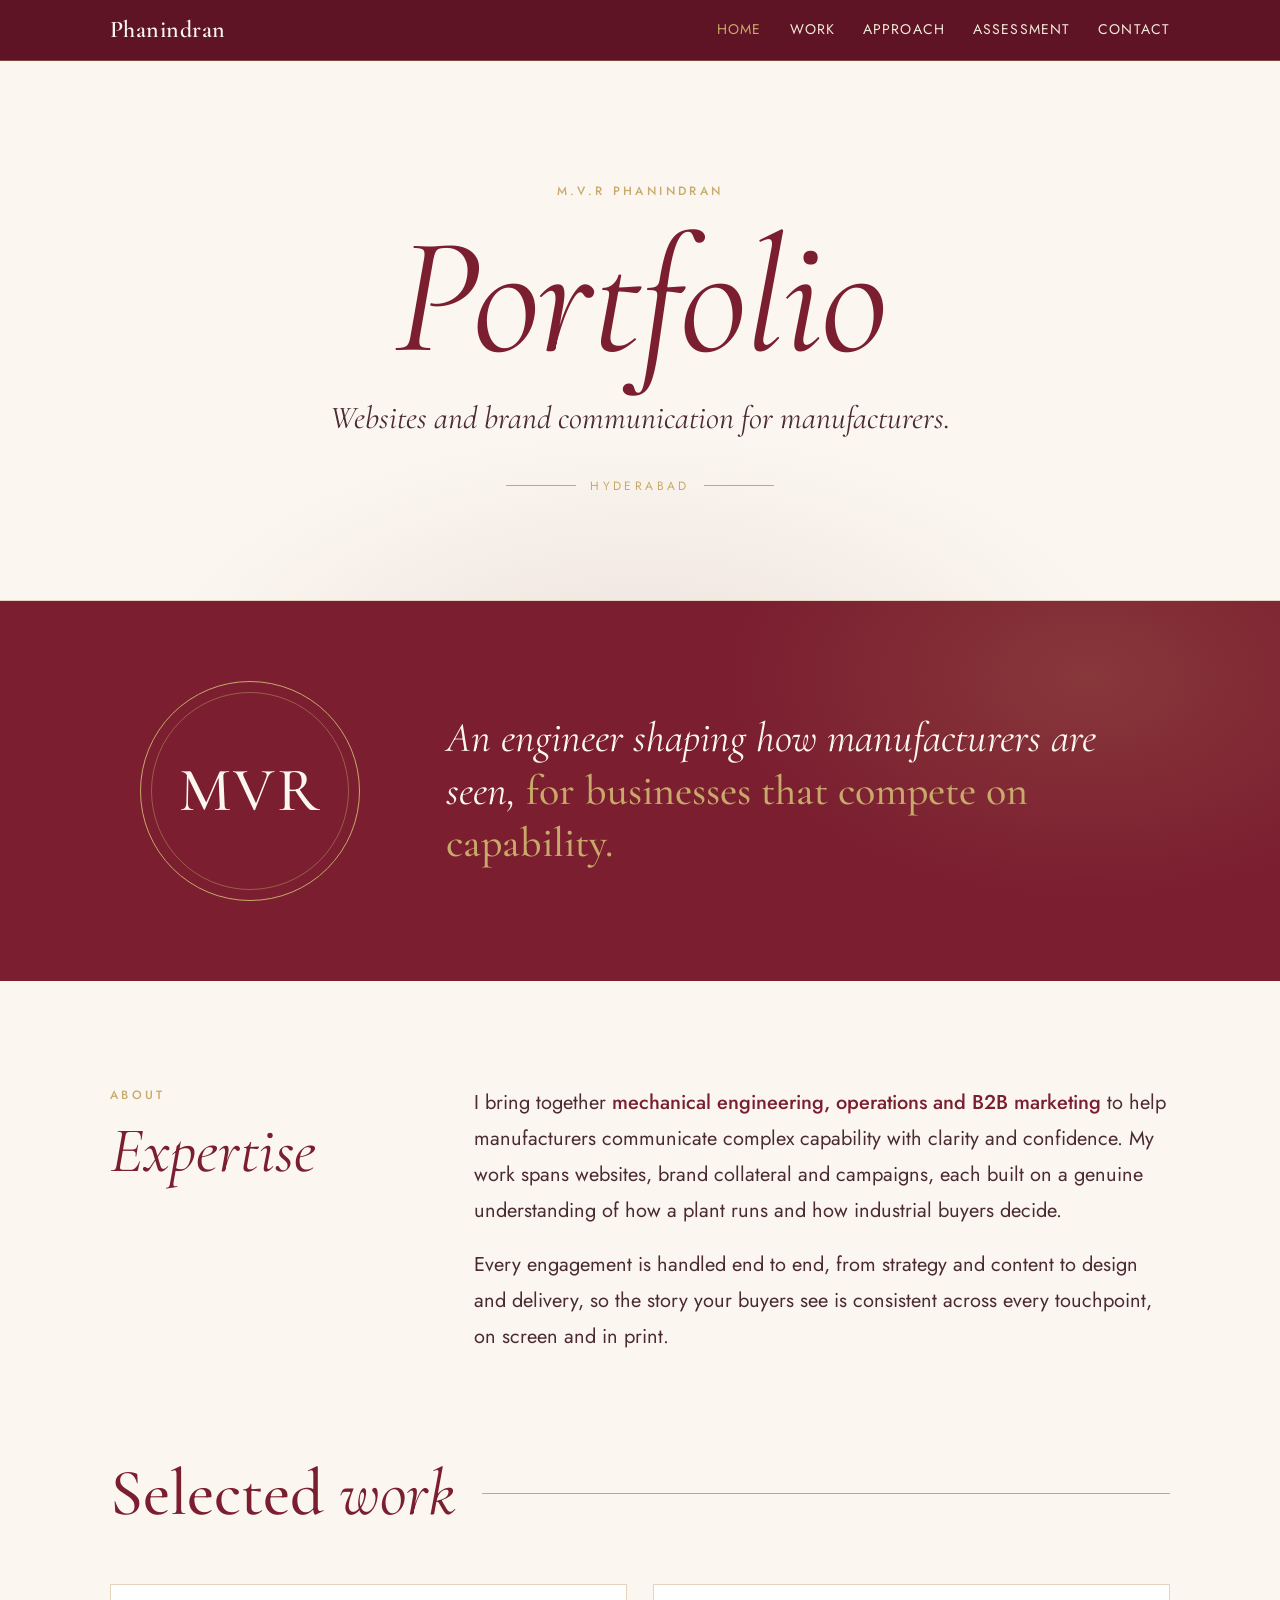
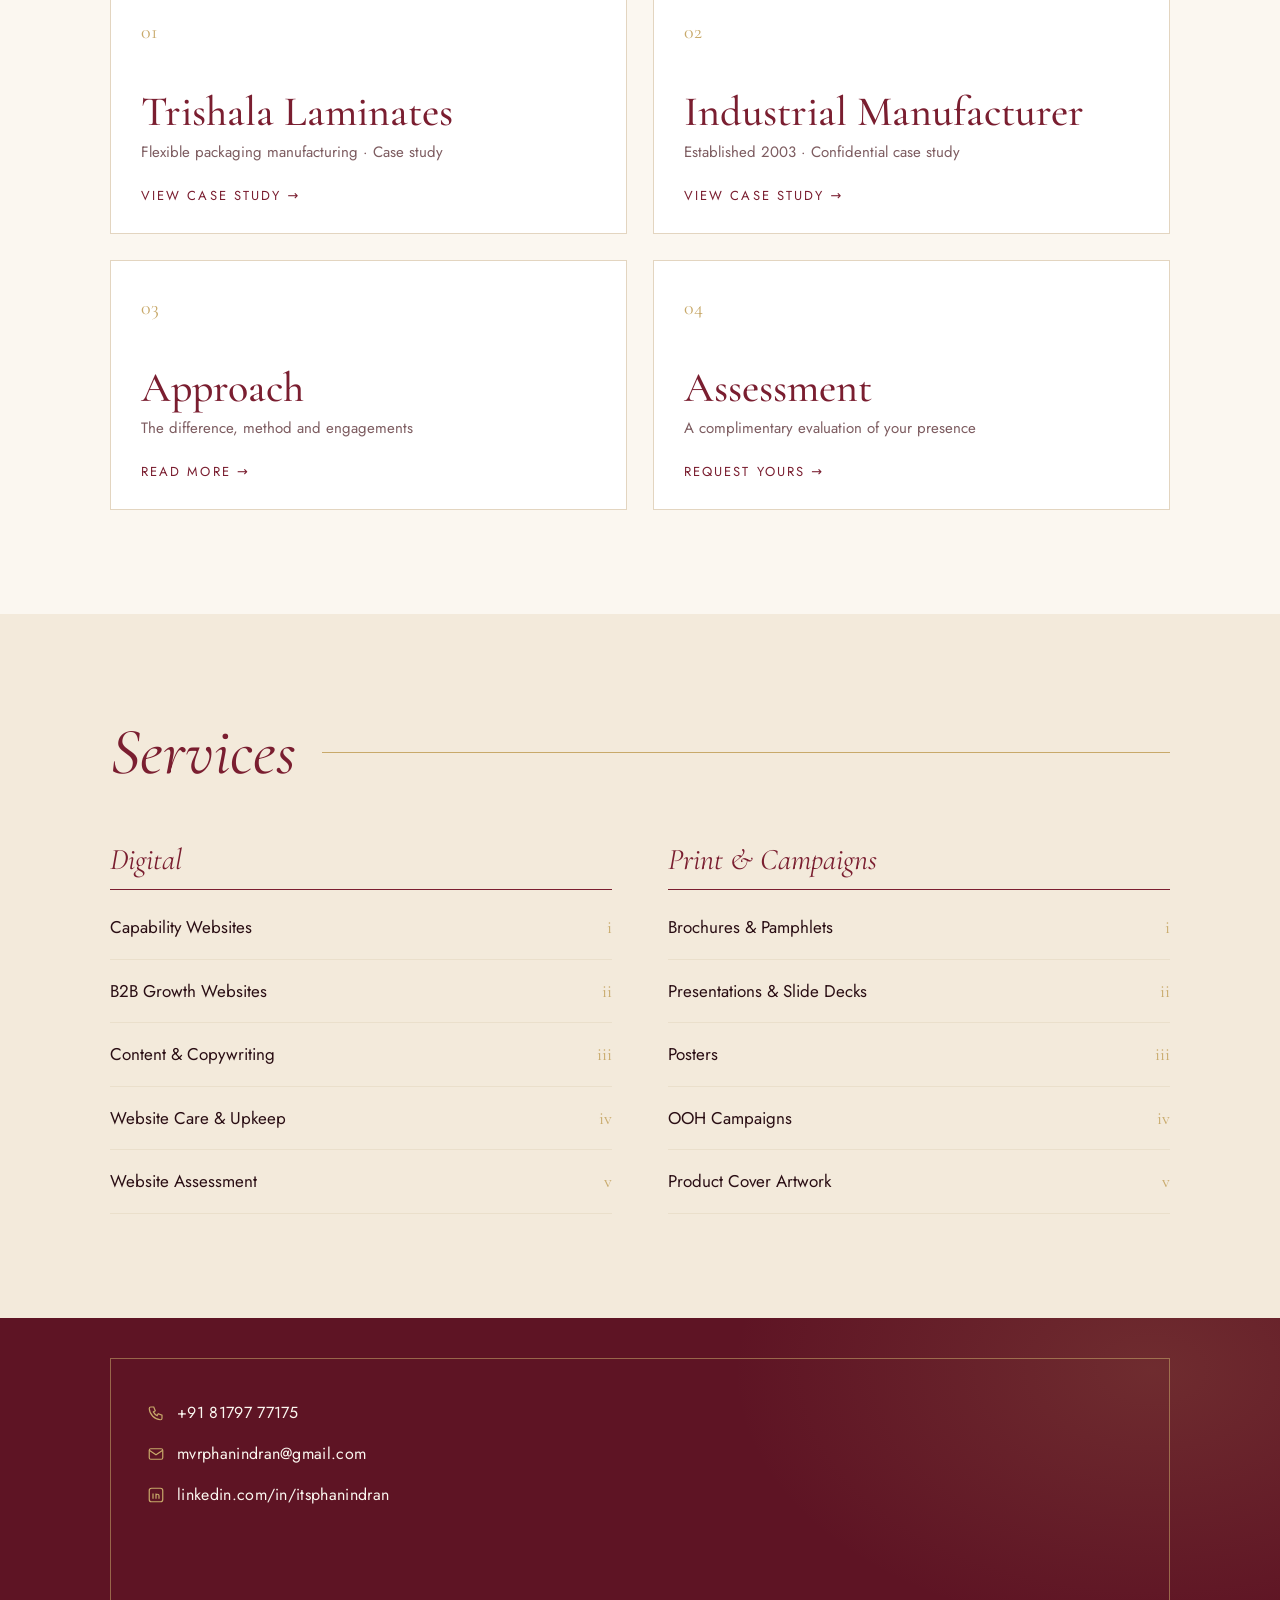
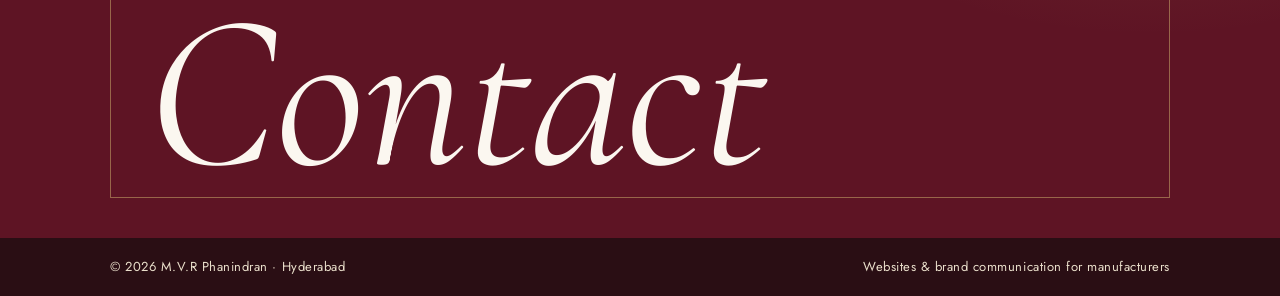
==== index.html @ 86f62ef0 "Launch portfolio site Co-Authored-By: Claude Opus 5.5 <noreply@anthropic.com>" ====
<!doctype html>
<html lang="en"><head>
<meta charset="utf-8"><meta name="viewport" content="width=device-width, initial-scale=1, viewport-fit=cover">
<title>Phanindran — Portfolio</title>
<meta name="description" content="Websites and brand communication for manufacturers.">
<meta name="robots" content="noindex, nofollow">
<link rel="preconnect" href="https://fonts.googleapis.com"><link rel="preconnect" href="https://fonts.gstatic.com" crossorigin>
<link href="https://fonts.googleapis.com/css2?family=Cormorant+Garamond:ital,wght@0,500;0,600;1,400;1,500&family=Jost:wght@400;500&display=swap" rel="stylesheet">
<link rel="stylesheet" href="styles.css">
</head><body>
<header class="bar"><div class="wrap">
  <a class="logo" href="index.html">Phanindran</a>
  <nav aria-label="Main"><a href="index.html" aria-current="page" class="hide-sm">Home</a><a href="trishala.html">Work</a><a href="approach.html" class="hide-sm">Approach</a><a href="assessment.html">Assessment</a><a href="index.html#contact">Contact</a></nav>
</div></header>
<div class="hero">
  <div class="in wrap">
    <span class="kicker">M.V.R Phanindran</span>
    <h1><em>Portfolio</em></h1>
    <p class="hi">Websites and brand communication for manufacturers.</p>
    <div class="orn"><span>Hyderabad</span></div>
  </div>
</div>

<div class="band">
  <div class="wrap">
    <div class="mono" aria-hidden="true"><span>MVR</span></div>
    <blockquote>An engineer shaping how manufacturers are seen, <b>for businesses that compete on capability.</b></blockquote>
  </div>
</div>

<section aria-labelledby="e-h">
  <div class="wrap two">
    <div class="side"><span class="kicker">About</span><h2 id="e-h">Expertise</h2></div>
    <div>
      <p class="lead">I bring together <b>mechanical engineering, operations and B2B marketing</b> to help manufacturers communicate complex capability with clarity and confidence. My work spans websites, brand collateral and campaigns, each built on a genuine understanding of how a plant runs and how industrial buyers decide.</p>
      <p class="lead">Every engagement is handled end to end, from strategy and content to design and delivery, so the story your buyers see is consistent across every touchpoint, on screen and in print.</p>
    </div>
  </div>
</section>

<section style="padding-top:0" aria-labelledby="w-h">
  <div class="wrap">
    <div class="rule-h"><h2 id="w-h">Selected <em>work</em></h2><span class="ln" aria-hidden="true"></span></div>
    <div class="tiles">
      <a class="tile" href="trishala.html"><span class="no">01</span><h3>Trishala Laminates</h3><p>Flexible packaging manufacturing · Case study</p><span class="go">View case study →</span></a>
      <a class="tile" href="industrial.html"><span class="no">02</span><h3>Industrial Manufacturer</h3><p>Established 2003 · Confidential case study</p><span class="go">View case study →</span></a>
      <a class="tile" href="approach.html"><span class="no">03</span><h3>Approach</h3><p>The difference, method and engagements</p><span class="go">Read more →</span></a>
      <a class="tile" href="assessment.html"><span class="no">04</span><h3>Assessment</h3><p>A complimentary evaluation of your presence</p><span class="go">Request yours →</span></a>
    </div>
  </div>
</section>

<section class="cream" aria-labelledby="s-h">
  <div class="wrap">
    <div class="rule-h"><h2 id="s-h"><em>Services</em></h2><span class="ln" aria-hidden="true"></span></div>
    <div class="svc-groups">
      <div>
        <h3>Digital</h3>
        <ul class="svc-list">
          <li>Capability Websites<span>i</span></li>
          <li>B2B Growth Websites<span>ii</span></li>
          <li>Content &amp; Copywriting<span>iii</span></li>
          <li>Website Care &amp; Upkeep<span>iv</span></li>
          <li>Website Assessment<span>v</span></li>
        </ul>
      </div>
      <div>
        <h3>Print &amp; Campaigns</h3>
        <ul class="svc-list">
          <li>Brochures &amp; Pamphlets<span>i</span></li>
          <li>Presentations &amp; Slide Decks<span>ii</span></li>
          <li>Posters<span>iii</span></li>
          <li>OOH Campaigns<span>iv</span></li>
          <li>Product Cover Artwork<span>v</span></li>
        </ul>
      </div>
    </div>
  </div>
</section>
<section class="contact" id="contact" aria-labelledby="c-h">
  <div class="wrap"><div class="frame">
    <div class="cchips">
      <a class="cchip" href="https://wa.me/918179777175" target="_blank" rel="noopener"><svg viewBox="0 0 24 24"><path d="M5 4h4l2 5-2.5 1.5a11 11 0 0 0 5 5L15 13l5 2v4a2 2 0 0 1-2 2A16 16 0 0 1 3 6a2 2 0 0 1 2-2"/></svg>+91 81797 77175</a>
      <span class="cchip"><svg viewBox="0 0 24 24"><rect x="3" y="5" width="18" height="14" rx="2"/><path d="M3 7l9 6 9-6"/></svg>mvrphanindran@gmail.com</span>
      <a class="cchip" href="https://www.linkedin.com/in/itsphanindran" target="_blank" rel="noopener"><svg viewBox="0 0 24 24"><rect x="3" y="3" width="18" height="18" rx="3"/><path d="M8 10v7M8 7v.01M12 17v-4a2 2 0 0 1 4 0v4M12 10v7"/></svg>linkedin.com/in/itsphanindran</a>
    </div>
    <h2 id="c-h">Contact</h2>
  </div></div>
</section>
<footer><div class="wrap"><span>© 2026 M.V.R Phanindran · Hyderabad</span><span>Websites &amp; brand communication for manufacturers</span></div></footer>
</body></html>
---- styles.css ----
:root{
  --wine:#5E1424; --burgundy:#7A1E30; --burgundy-2:#94303F; --rose:#B7686F;
  --ivory:#FBF7F0; --cream:#F3EADB; --cream-2:#EADFCB; --white:#FFFFFF;
  --champagne:#C8A96A; --ink:#2A0E14; --text:#4B2A30; --soft:#7D5C60; --line:#E3D5C0;
  --display:"Cormorant Garamond","Georgia",serif;
  --body:"Jost",system-ui,-apple-system,"Segoe UI",sans-serif;
}
*{box-sizing:border-box}
html{scroll-behavior:smooth}
body{margin:0;background:var(--ivory);color:var(--text);font-family:var(--body);font-size:17px;line-height:1.7;-webkit-font-smoothing:antialiased}
img{max-width:100%;height:auto;display:block}
a{color:inherit}
.wrap{max-width:1100px;margin:0 auto;padding-inline:20px}
h1,h2,h3{font-family:var(--display);font-weight:500;color:var(--burgundy);margin:0;line-height:1.05;text-wrap:balance}
p{margin:0;text-wrap:pretty}
:focus-visible{outline:2px solid var(--champagne);outline-offset:3px}
.kicker{font-size:12px;letter-spacing:.28em;text-transform:uppercase;color:var(--champagne);font-weight:500}

/* top bar */
.bar{position:sticky;top:env(safe-area-inset-top,0px);z-index:30;background:var(--wine);border-bottom:1px solid rgba(200,169,106,.35)}
.bar .wrap{display:flex;align-items:center;justify-content:space-between;gap:16px;min-height:60px}
.logo{font-family:var(--display);font-size:24px;font-weight:600;color:var(--ivory);text-decoration:none;letter-spacing:.02em}
.bar nav{display:flex;gap:28px}
.bar nav a{color:var(--cream);text-decoration:none;font-size:14px;letter-spacing:.08em;text-transform:uppercase}
.bar nav a:hover,.bar nav a[aria-current="page"]{color:var(--champagne)}
@media (max-width:720px){.bar nav{gap:16px}.bar nav a{font-size:12px;letter-spacing:.05em}.bar nav a.hide-sm{display:none}}

/* hero */
.hero{position:relative;overflow:hidden;padding-block:120px 104px;text-align:center;background:
  radial-gradient(700px 360px at 50% 115%,rgba(122,30,48,.10),transparent 70%),var(--ivory);border-bottom:1px solid var(--line)}
.hero .in{position:relative}
.hero .kicker{display:block;margin-bottom:22px}
.hero h1{font-size:clamp(70px,13vw,168px);font-weight:500;letter-spacing:-.01em;line-height:.9}
.hero h1 em{font-style:italic;font-weight:400}
.hero .hi{font-family:var(--display);font-style:italic;font-size:clamp(22px,3vw,32px);color:var(--text);margin-top:18px}
.hero .orn{display:flex;align-items:center;justify-content:center;gap:14px;margin-top:30px;color:var(--champagne)}
.hero .orn::before,.hero .orn::after{content:"";width:70px;height:1px;background:var(--champagne)}
.hero .orn span{font-size:12px;letter-spacing:.28em;text-transform:uppercase}
.hero.sub{padding-block:96px 84px}
.hero.sub h1{font-size:clamp(50px,8.5vw,104px)}

/* intro band */
.band{background:var(--burgundy);color:var(--ivory);position:relative;overflow:hidden}
.band::before{content:"";position:absolute;inset:0;background:radial-gradient(520px 320px at 85% 20%,rgba(200,169,106,.18),transparent 70%)}
.band .wrap{position:relative;display:grid;grid-template-columns:280px 1fr;gap:56px;align-items:center;padding-block:80px}
@media (max-width:760px){.band .wrap{grid-template-columns:1fr;gap:32px;padding-block:60px;text-align:center}}
.mono{width:220px;height:220px;border-radius:50%;margin-inline:auto;display:grid;place-items:center;border:1px solid var(--champagne);position:relative}
.mono::after{content:"";position:absolute;inset:10px;border-radius:50%;border:1px solid rgba(200,169,106,.45)}
.mono span{font-family:var(--display);font-size:62px;font-weight:500;color:var(--ivory);letter-spacing:.04em}
.band blockquote{margin:0;font-family:var(--display);font-style:italic;font-weight:400;font-size:clamp(28px,3.4vw,42px);line-height:1.25;color:var(--ivory)}
.band blockquote b{font-weight:500;color:var(--champagne);font-style:normal}

/* sections */
section{padding-block:104px}
@media (max-width:700px){section{padding-block:68px}}
.two{display:grid;grid-template-columns:300px 1fr;gap:64px;align-items:start}
@media (max-width:820px){.two{grid-template-columns:1fr;gap:20px}}
.side h2{font-size:clamp(46px,5.6vw,64px);font-style:italic;font-weight:400}
.side .kicker{display:block;margin-bottom:12px}
.lead{font-size:clamp(18px,1.8vw,20px);line-height:1.8;color:var(--text)}
.lead + .lead{margin-top:18px}
.lead b{color:var(--burgundy);font-weight:500}

/* heading with rule */
.rule-h{display:flex;align-items:center;gap:26px;flex-wrap:wrap;margin-bottom:56px}
.rule-h h2{font-size:clamp(44px,5.6vw,66px)}
.rule-h h2 em{font-style:italic;font-weight:400}
.rule-h .ln{flex:1;min-width:60px;height:1px;background:var(--champagne)}
.rule-h.center{justify-content:center}
.rule-h.center .ln{flex:none;width:90px}

/* work tiles */
.tiles{display:grid;grid-template-columns:repeat(2,1fr);gap:26px}
@media (max-width:640px){.tiles{grid-template-columns:1fr}}
.tile{display:flex;flex-direction:column;justify-content:space-between;min-height:250px;text-decoration:none;background:var(--white);border:1px solid var(--line);padding:30px 30px 26px;transition:background .25s ease,border-color .25s ease,color .25s ease}
.tile .no{font-family:var(--display);font-size:20px;color:var(--champagne)}
.tile h3{font-size:clamp(32px,3.4vw,42px);margin-top:auto}
.tile p{color:var(--soft);font-size:15px;margin-top:6px}
.tile .go{margin-top:20px;font-size:13px;letter-spacing:.16em;text-transform:uppercase;color:var(--burgundy)}
.tile:hover{background:var(--burgundy);border-color:var(--burgundy)}
.tile:hover h3,.tile:hover .go{color:var(--ivory)}
.tile:hover p{color:var(--cream)}

/* services */
.cream{background:var(--cream)}
.svc-groups{display:grid;grid-template-columns:1fr 1fr;gap:56px}
@media (max-width:820px){.svc-groups{grid-template-columns:1fr;gap:40px}}
.svc-groups h3{font-size:30px;font-style:italic;font-weight:400;padding-bottom:14px;border-bottom:1px solid var(--burgundy);margin-bottom:6px}
.svc-list{list-style:none;margin:0;padding:0}
.svc-list li{display:flex;justify-content:space-between;align-items:baseline;gap:16px;padding:16px 0;border-bottom:1px solid var(--cream-2);font-size:17px;color:var(--ink)}
.svc-list li span{font-family:var(--display);font-size:18px;color:var(--champagne)}

/* contact */
.contact{background:var(--wine);color:var(--ivory);padding-block:0;position:relative;overflow:hidden}
.contact::before{content:"";position:absolute;inset:0;background:radial-gradient(600px 380px at 90% 10%,rgba(200,169,106,.16),transparent 70%)}
.contact .frame{position:relative;border:1px solid rgba(200,169,106,.55);margin:40px auto;max-width:1060px;padding:40px 36px 0;min-height:440px;display:flex;flex-direction:column}
.cchips{display:grid;gap:14px;justify-items:start}
.cchip{display:inline-flex;align-items:center;gap:12px;color:var(--ivory);text-decoration:none;font-size:16px;letter-spacing:.02em;word-break:break-word}
.cchip svg{width:18px;height:18px;flex:none;stroke:var(--champagne);fill:none;stroke-width:1.6}
.cchip:hover{color:var(--champagne)}
.contact h2{margin-top:auto;font-size:clamp(90px,18vw,220px);color:var(--ivory);font-style:italic;font-weight:400;line-height:.85;padding-bottom:10px}
footer{background:var(--ink);color:var(--cream-2);font-size:13px;letter-spacing:.04em}
footer .wrap{display:flex;justify-content:space-between;gap:12px;flex-wrap:wrap;padding-block:18px}

/* case pages */
.meta-row{display:flex;flex-wrap:wrap;justify-content:center;gap:10px 22px;margin-top:28px}
.meta-row span{font-size:12.5px;letter-spacing:.2em;text-transform:uppercase;color:var(--burgundy)}
.meta-row span + span::before{content:"·";margin-right:22px;color:var(--champagne)}
.shot{border:1px solid var(--line);background:var(--white);padding:14px;box-shadow:0 40px 70px -48px rgba(94,20,36,.55)}
.shot img{border:1px solid var(--cream-2)}
.story{max-width:860px;margin:72px auto 0}
.story div{display:grid;grid-template-columns:200px 1fr;gap:32px;padding:30px 0;border-top:1px solid var(--line)}
.story div:last-child{border-bottom:1px solid var(--line)}
@media (max-width:640px){.story div{grid-template-columns:1fr;gap:6px}}
.story h3{font-size:34px;font-style:italic;font-weight:400}
.story p{font-size:18px;line-height:1.8}
.story .out h3{color:var(--burgundy)}
.story .out p{color:var(--ink);font-weight:500}
.btn{display:inline-flex;align-items:center;gap:8px;padding:14px 28px;font-size:13px;letter-spacing:.16em;text-transform:uppercase;text-decoration:none;border:1px solid var(--burgundy);color:var(--burgundy);transition:background .2s ease,color .2s ease}
.btn:hover{background:var(--burgundy);color:var(--ivory)}
.btn.fill{background:var(--burgundy);color:var(--ivory)}
.btn.fill:hover{background:var(--wine)}
.center{text-align:center}
.next{display:flex;justify-content:space-between;gap:16px;flex-wrap:wrap;max-width:860px;margin:60px auto 0}
.pagegrid{display:grid;grid-template-columns:repeat(auto-fit,minmax(140px,1fr));gap:1px;max-width:860px;margin:52px auto 0;background:var(--line);border:1px solid var(--line)}
.pagegrid div{padding:22px 18px;background:var(--white);font-family:var(--display);font-size:22px;color:var(--burgundy)}
.pagegrid small{display:block;font-family:var(--body);font-size:12px;letter-spacing:.2em;color:var(--champagne);margin-bottom:4px}

/* approach & assessment */
.cards3{display:grid;grid-template-columns:repeat(3,1fr);gap:1px;background:var(--line);border:1px solid var(--line)}
@media (max-width:860px){.cards3{grid-template-columns:1fr}}
.card{background:var(--white);padding:36px 30px}
.card h3{font-size:32px;margin:10px 0 12px}
.card p{color:var(--text)}
.card ul{margin:16px 0 0;padding-left:18px;color:var(--text);display:grid;gap:6px}
.card ul li::marker{color:var(--champagne)}
.card.feat{background:var(--burgundy)}
.card.feat h3,.card.feat p,.card.feat ul{color:var(--ivory)}
.card .k{font-size:12px;letter-spacing:.24em;text-transform:uppercase;color:var(--champagne)}
.steps{display:grid;grid-template-columns:repeat(4,1fr);gap:32px}
@media (max-width:860px){.steps{grid-template-columns:1fr 1fr}}
@media (max-width:520px){.steps{grid-template-columns:1fr}}
.step .n{font-family:var(--display);font-style:italic;font-size:60px;color:var(--champagne);line-height:1}
.step h3{font-size:28px;margin:10px 0 8px}
.step p{font-size:16px}
.checks{list-style:none;margin:0 auto;padding:0;max-width:780px;counter-reset:c;border-top:1px solid var(--line)}
.checks li{counter-increment:c;display:grid;grid-template-columns:64px 1fr;gap:18px;align-items:baseline;padding:24px 0;border-bottom:1px solid var(--line)}
.checks li::before{content:"0" counter(c);font-family:var(--display);font-style:italic;font-size:34px;color:var(--champagne)}
.checks b{display:block;font-family:var(--display);font-size:28px;font-weight:500;color:var(--burgundy);line-height:1.1}
.checks span{color:var(--soft);font-size:16px}
@media (prefers-reduced-motion:reduce){html{scroll-behavior:auto}.tile,.btn{transition:none}}
@media print{.bar{position:static}*{-webkit-print-color-adjust:exact;print-color-adjust:exact}section,.tile,.card{break-inside:avoid}}
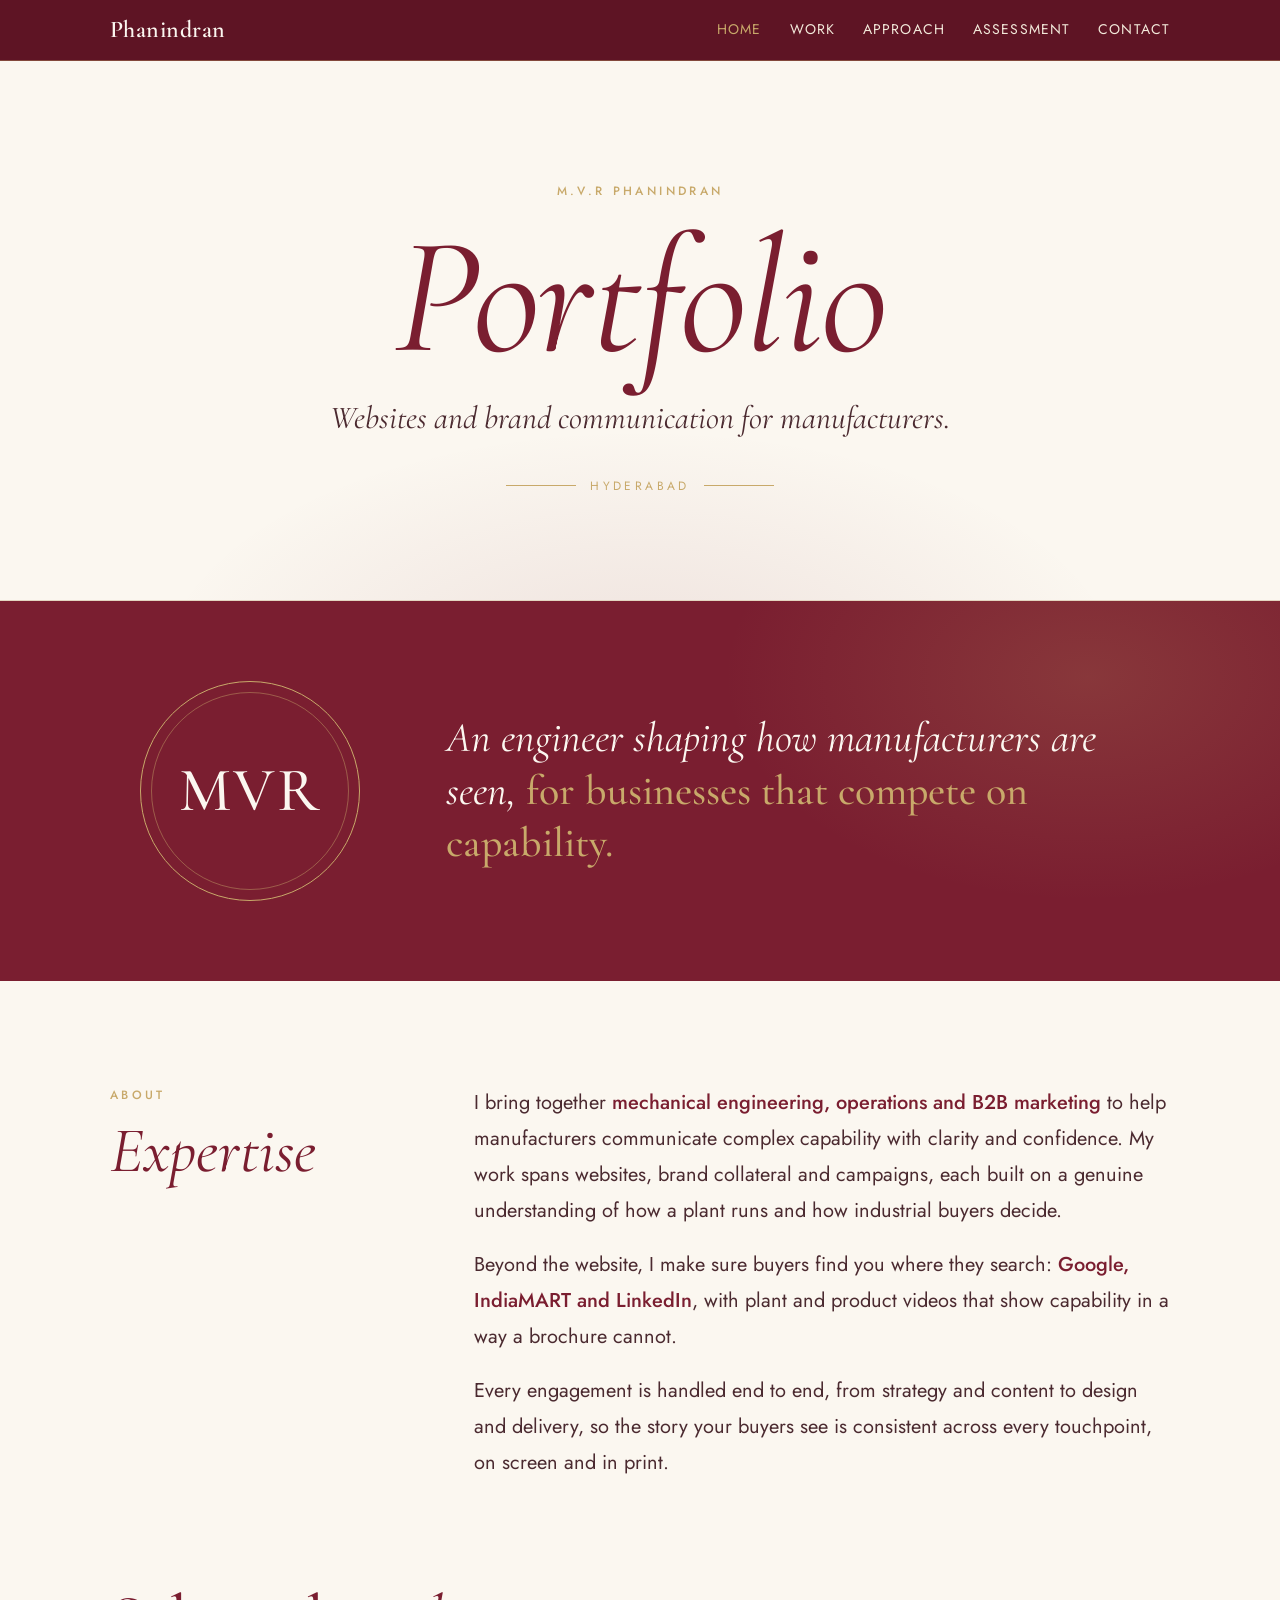
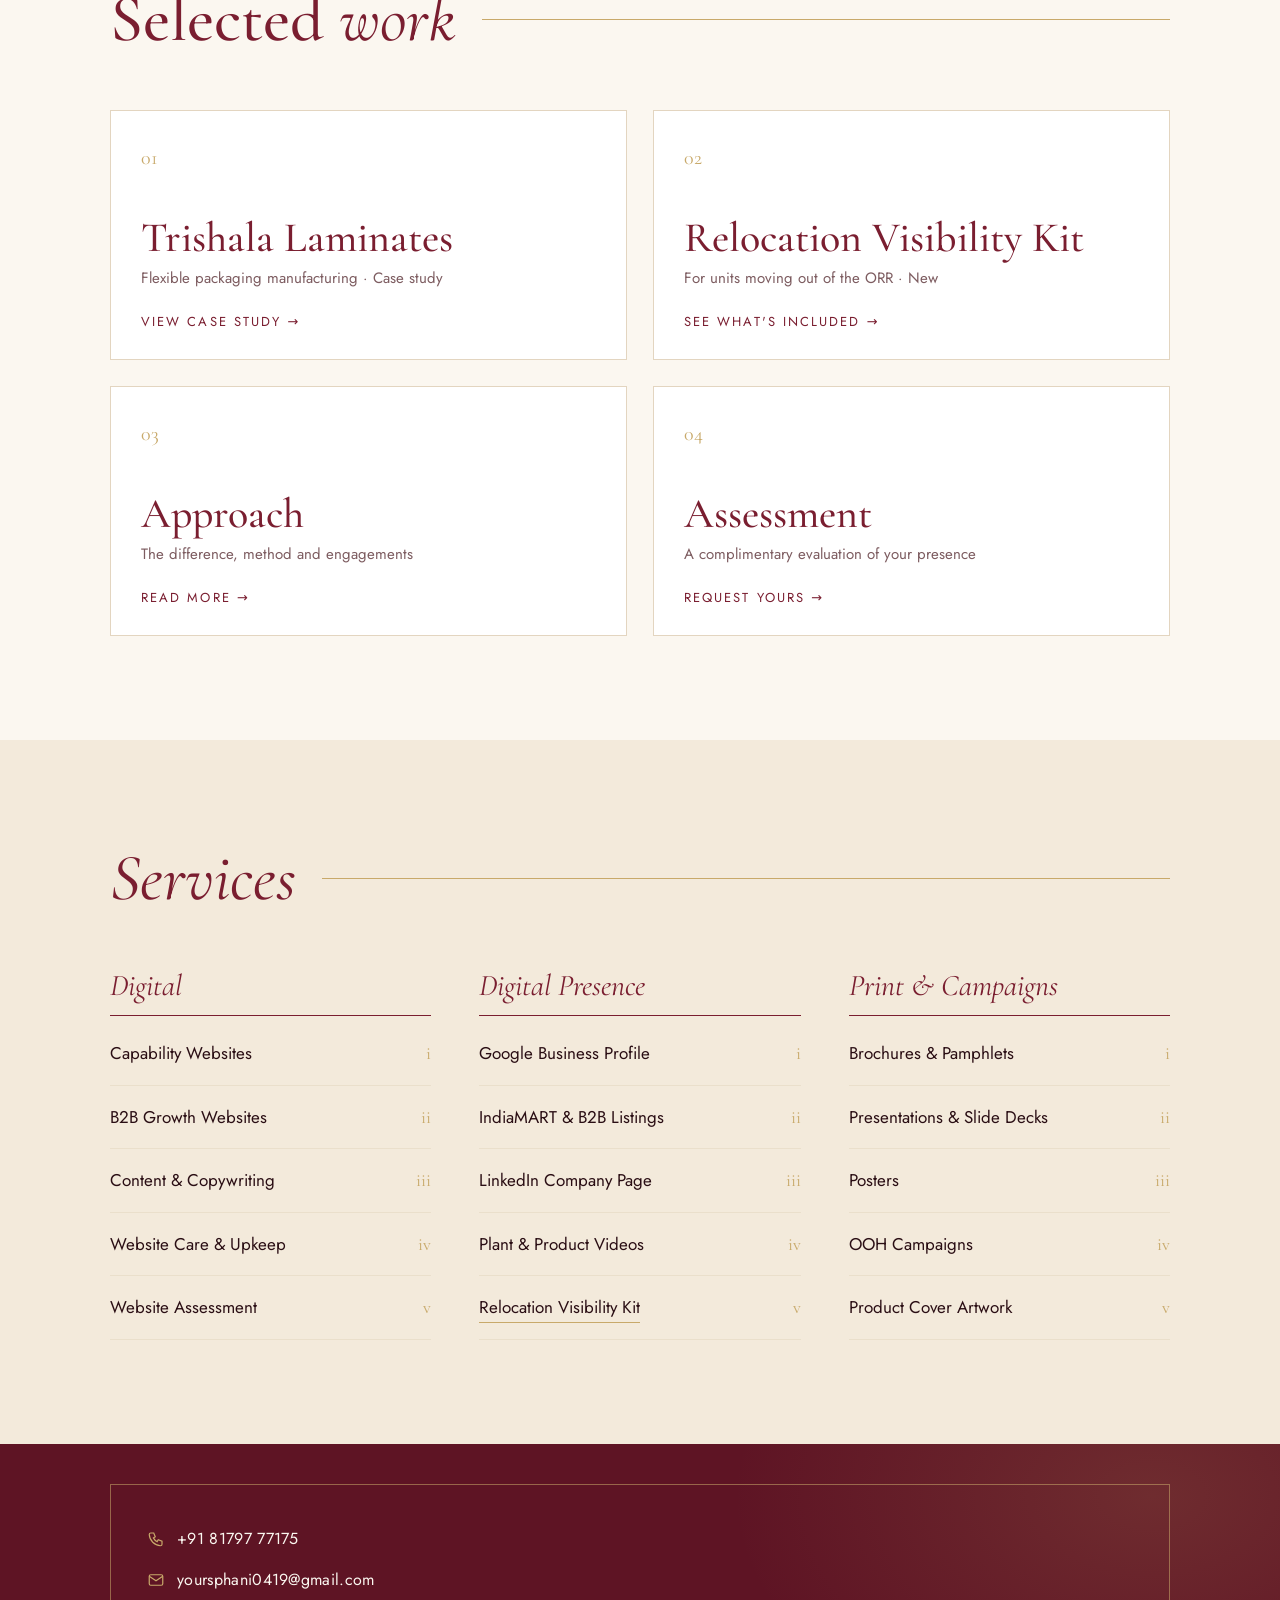
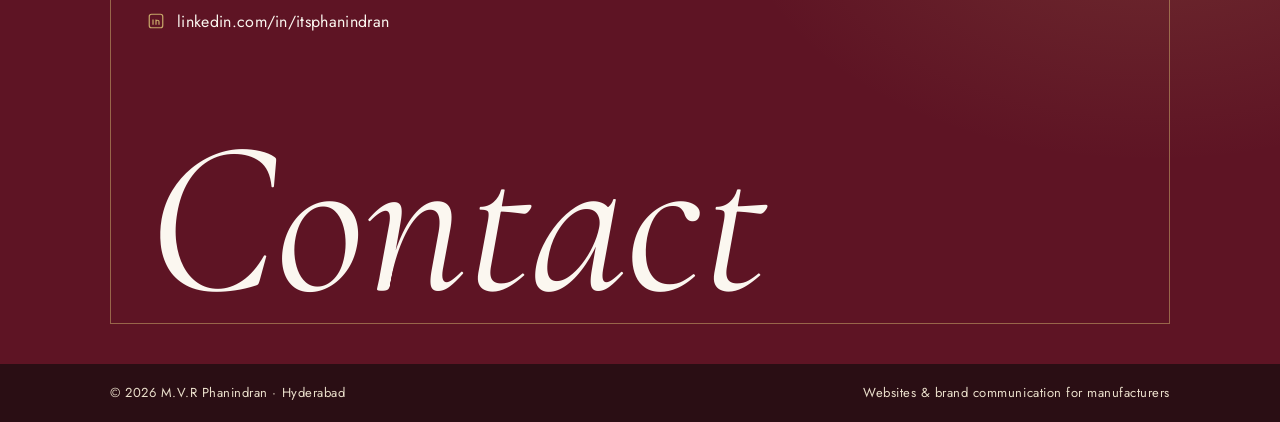
==== commit 900f3c59: "Add digital presence services and Relocation Visibility Kit page - New relocation.html page for unit" ====
--- a/index.html
+++ b/index.html
@@ -2,7 +2,7 @@
 <html lang="en"><head>
 <meta charset="utf-8"><meta name="viewport" content="width=device-width, initial-scale=1, viewport-fit=cover">
 <title>Phanindran — Portfolio</title>
-<meta name="description" content="Websites and brand communication for manufacturers.">
+<meta name="description" content="Websites, digital presence and brand communication for manufacturers in Hyderabad.">
 <meta name="robots" content="noindex, nofollow">
 <link rel="preconnect" href="https://fonts.googleapis.com"><link rel="preconnect" href="https://fonts.gstatic.com" crossorigin>
 <link href="https://fonts.googleapis.com/css2?family=Cormorant+Garamond:ital,wght@0,500;0,600;1,400;1,500&family=Jost:wght@400;500&display=swap" rel="stylesheet">
@@ -33,6 +33,7 @@
     <div class="side"><span class="kicker">About</span><h2 id="e-h">Expertise</h2></div>
     <div>
       <p class="lead">I bring together <b>mechanical engineering, operations and B2B marketing</b> to help manufacturers communicate complex capability with clarity and confidence. My work spans websites, brand collateral and campaigns, each built on a genuine understanding of how a plant runs and how industrial buyers decide.</p>
+      <p class="lead">Beyond the website, I make sure buyers find you where they search: <b>Google, IndiaMART and LinkedIn</b>, with plant and product videos that show capability in a way a brochure cannot.</p>
       <p class="lead">Every engagement is handled end to end, from strategy and content to design and delivery, so the story your buyers see is consistent across every touchpoint, on screen and in print.</p>
     </div>
   </div>
@@ -43,7 +44,7 @@
     <div class="rule-h"><h2 id="w-h">Selected <em>work</em></h2><span class="ln" aria-hidden="true"></span></div>
     <div class="tiles">
       <a class="tile" href="trishala.html"><span class="no">01</span><h3>Trishala Laminates</h3><p>Flexible packaging manufacturing · Case study</p><span class="go">View case study →</span></a>
-      <a class="tile" href="industrial.html"><span class="no">02</span><h3>Industrial Manufacturer</h3><p>Established 2003 · Confidential case study</p><span class="go">View case study →</span></a>
+      <a class="tile" href="relocation.html"><span class="no">02</span><h3>Relocation Visibility Kit</h3><p>For units moving out of the ORR · New</p><span class="go">See what's included →</span></a>
       <a class="tile" href="approach.html"><span class="no">03</span><h3>Approach</h3><p>The difference, method and engagements</p><span class="go">Read more →</span></a>
       <a class="tile" href="assessment.html"><span class="no">04</span><h3>Assessment</h3><p>A complimentary evaluation of your presence</p><span class="go">Request yours →</span></a>
     </div>
@@ -65,6 +66,16 @@
         </ul>
       </div>
       <div>
+        <h3>Digital Presence</h3>
+        <ul class="svc-list">
+          <li>Google Business Profile<span>i</span></li>
+          <li>IndiaMART &amp; B2B Listings<span>ii</span></li>
+          <li>LinkedIn Company Page<span>iii</span></li>
+          <li>Plant &amp; Product Videos<span>iv</span></li>
+          <li><a href="relocation.html">Relocation Visibility Kit</a><span>v</span></li>
+        </ul>
+      </div>
+      <div>
         <h3>Print &amp; Campaigns</h3>
         <ul class="svc-list">
           <li>Brochures &amp; Pamphlets<span>i</span></li>
@@ -81,7 +92,7 @@
   <div class="wrap"><div class="frame">
     <div class="cchips">
       <a class="cchip" href="https://wa.me/918179777175" target="_blank" rel="noopener"><svg viewBox="0 0 24 24"><path d="M5 4h4l2 5-2.5 1.5a11 11 0 0 0 5 5L15 13l5 2v4a2 2 0 0 1-2 2A16 16 0 0 1 3 6a2 2 0 0 1 2-2"/></svg>+91 81797 77175</a>
-      <span class="cchip"><svg viewBox="0 0 24 24"><rect x="3" y="5" width="18" height="14" rx="2"/><path d="M3 7l9 6 9-6"/></svg>mvrphanindran@gmail.com</span>
+      <a class="cchip" href="mailto:yoursphani0419@gmail.com"><svg viewBox="0 0 24 24"><rect x="3" y="5" width="18" height="14" rx="2"/><path d="M3 7l9 6 9-6"/></svg>yoursphani0419@gmail.com</a>
       <a class="cchip" href="https://www.linkedin.com/in/itsphanindran" target="_blank" rel="noopener"><svg viewBox="0 0 24 24"><rect x="3" y="3" width="18" height="18" rx="3"/><path d="M8 10v7M8 7v.01M12 17v-4a2 2 0 0 1 4 0v4M12 10v7"/></svg>linkedin.com/in/itsphanindran</a>
     </div>
     <h2 id="c-h">Contact</h2>
--- a/styles.css
+++ b/styles.css
@@ -83,8 +83,11 @@
 
 /* services */
 .cream{background:var(--cream)}
-.svc-groups{display:grid;grid-template-columns:1fr 1fr;gap:56px}
+.svc-groups{display:grid;grid-template-columns:repeat(3,1fr);gap:48px}
+@media (max-width:980px){.svc-groups{grid-template-columns:1fr 1fr}}
 @media (max-width:820px){.svc-groups{grid-template-columns:1fr;gap:40px}}
+.svc-list li a{text-decoration:none;border-bottom:1px solid var(--champagne)}
+.svc-list li a:hover{color:var(--burgundy)}
 .svc-groups h3{font-size:30px;font-style:italic;font-weight:400;padding-bottom:14px;border-bottom:1px solid var(--burgundy);margin-bottom:6px}
 .svc-list{list-style:none;margin:0;padding:0}
 .svc-list li{display:flex;justify-content:space-between;align-items:baseline;gap:16px;padding:16px 0;border-bottom:1px solid var(--cream-2);font-size:17px;color:var(--ink)}
